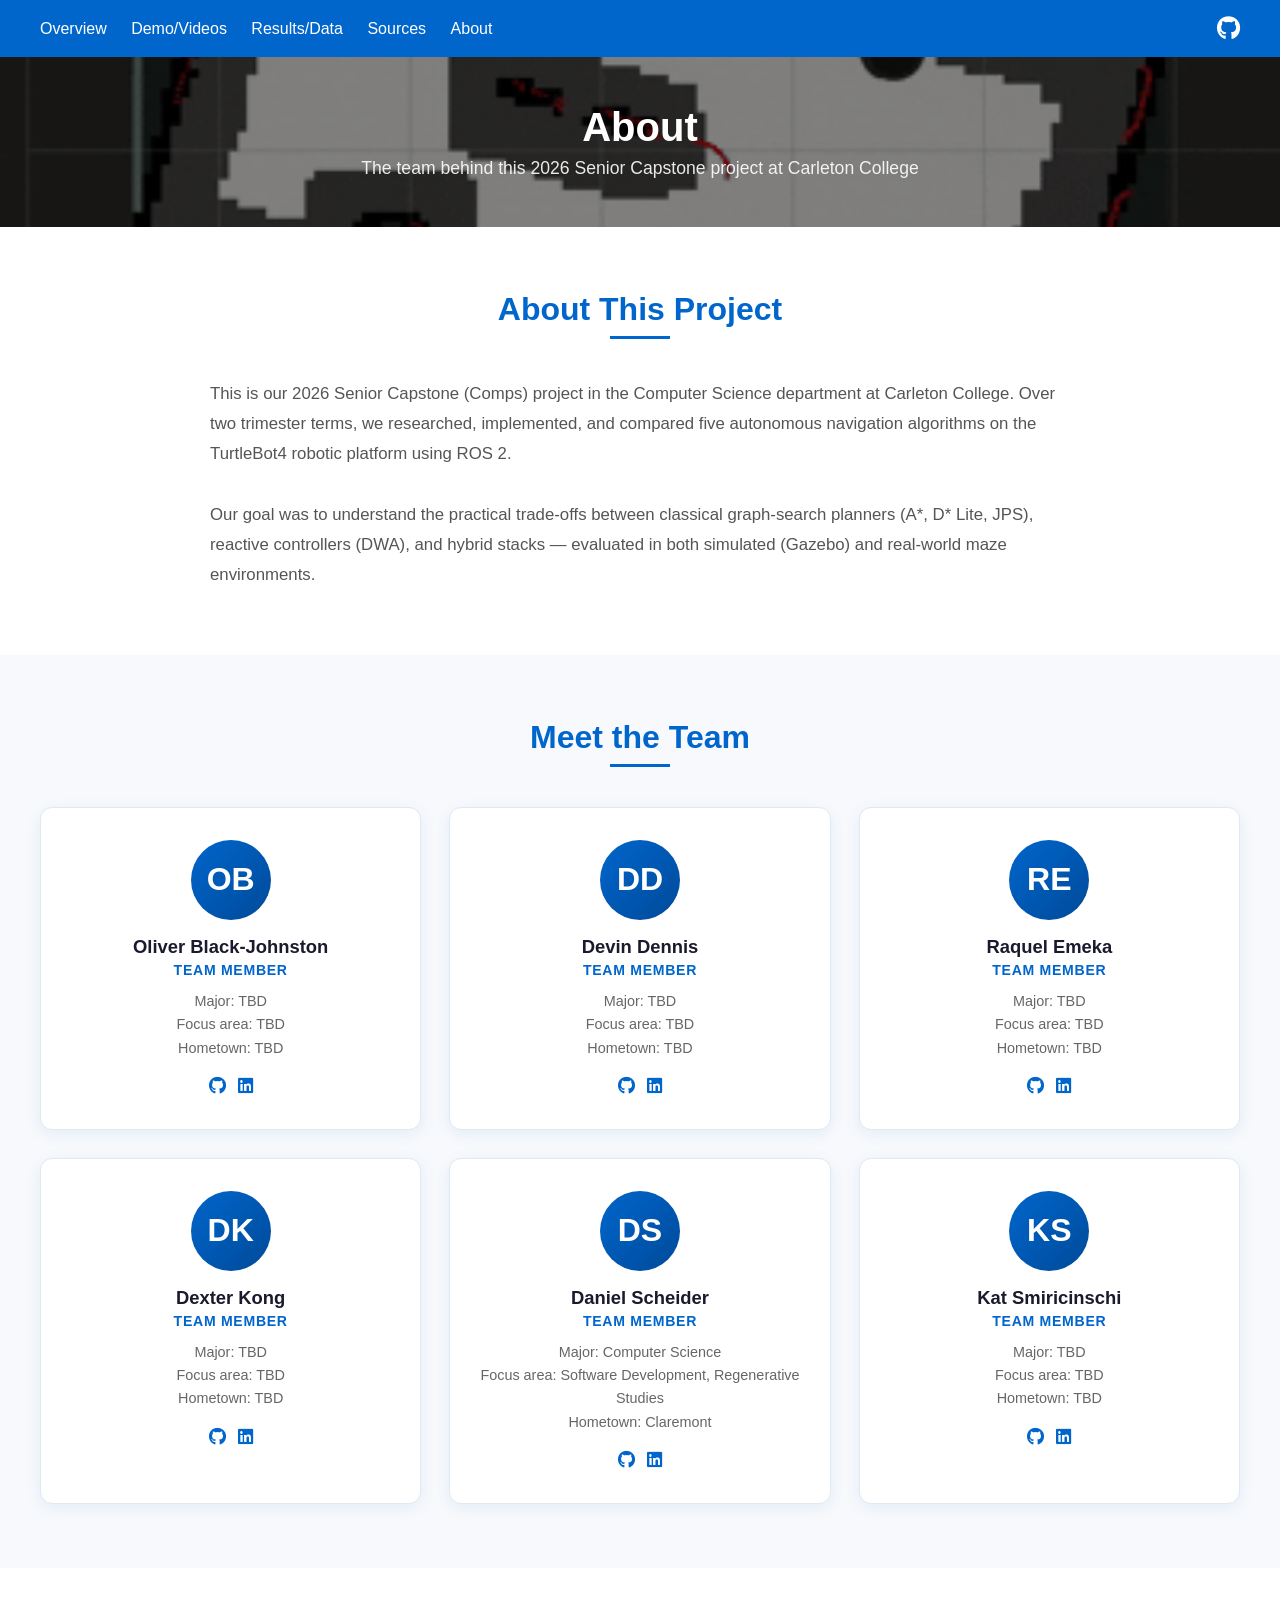
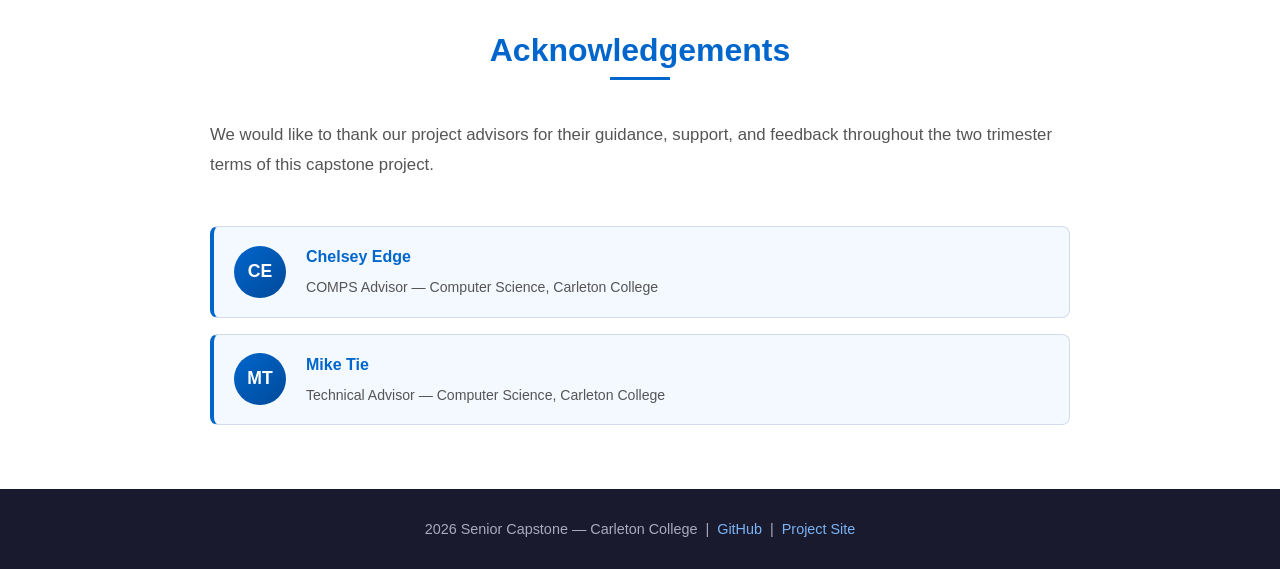
==== about.html @ 4a63e8be "added stuff from feedback" ====
<!DOCTYPE html>
<html lang="en">
<head>
    <meta charset="UTF-8">
    <meta name="viewport" content="width=device-width, initial-scale=1.0">
    <title>Obstacle Avoiding Path Planning — About</title>
    <link rel="stylesheet" href="style.css">
    <link rel="stylesheet" href="https://cdnjs.cloudflare.com/ajax/libs/font-awesome/6.0.0/css/all.min.css">
</head>
<body>

    <header>
        <nav class="navbar">
            <div class="nav-links">
                <a href="index.html">Overview</a>
                <a href="demos.html">Demo/Videos</a>
                <a href="results.html">Results/Data</a>
                <a href="sources.html">Sources</a>
                <a href="about.html">About</a>
            </div>
            <div class="nav-icon">
                <a href="https://github.com/Raccoonee/obstacle-avoidance-comps" target="_blank" title="GitHub Repository">
                    <i class="fab fa-github"></i>
                </a>
            </div>
        </nav>
    </header>

    <main>

        <div class="page-header">
            <h1>About</h1>
            <p>The team behind this 2026 Senior Capstone project at Carleton College</p>
        </div>

        <!-- PROJECT BLURB -->
        <section class="section">
            <h2 class="section-title">About This Project</h2>
            <hr class="section-divider">
            <div class="text-box">
                <p>
                    This is our 2026 Senior Capstone (Comps) project in the Computer Science department at
                    Carleton College. Over two trimester terms, we researched, implemented, and compared
                    five autonomous navigation algorithms on the TurtleBot4 robotic platform using ROS 2.
                </p>
                <br>
                <p>
                    Our goal was to understand the practical trade-offs between classical graph-search planners
                    (A*, D* Lite, JPS), reactive controllers (DWA), and hybrid stacks — evaluated in both
                    simulated (Gazebo) and real-world maze environments.
                </p>
            </div>
        </section>

        <!-- TEAM -->
        <section class="section-alt">
            <div class="section-inner">
                <h2 class="section-title">Meet the Team</h2>
                <hr class="section-divider">

                <div class="team-grid">

                    <!-- Oliver Black-Johnston -->
                    <div class="team-card">
                        <div class="team-avatar">OB</div>
                        <h3>Oliver Black-Johnston</h3>
                        <p class="team-role">Team Member</p>
                        <p class="team-bio">
                            Major: TBD<br>
                            Focus area: TBD<br>
                            Hometown: TBD
                        </p>
                        <div class="team-links">
                            <a href="#" title="GitHub" target="_blank"><i class="fab fa-github"></i></a>
                            <a href="#" title="LinkedIn" target="_blank"><i class="fab fa-linkedin"></i></a>
                        </div>
                    </div>

                    <!-- Devin Dennis -->
                    <div class="team-card">
                        <div class="team-avatar">DD</div>
                        <h3>Devin Dennis</h3>
                        <p class="team-role">Team Member</p>
                        <p class="team-bio">
                            Major: TBD<br>
                            Focus area: TBD<br>
                            Hometown: TBD
                        </p>
                        <div class="team-links">
                            <a href="#" title="GitHub" target="_blank"><i class="fab fa-github"></i></a>
                            <a href="#" title="LinkedIn" target="_blank"><i class="fab fa-linkedin"></i></a>
                        </div>
                    </div>

                    <!-- Raquel Emeka -->
                    <div class="team-card">
                        <div class="team-avatar">RE</div>
                        <h3>Raquel Emeka</h3>
                        <p class="team-role">Team Member</p>
                        <p class="team-bio">
                            Major: TBD<br>
                            Focus area: TBD<br>
                            Hometown: TBD
                        </p>
                        <div class="team-links">
                            <a href="#" title="GitHub" target="_blank"><i class="fab fa-github"></i></a>
                            <a href="#" title="LinkedIn" target="_blank"><i class="fab fa-linkedin"></i></a>
                        </div>
                    </div>

                    <!-- Dexter Kong -->
                    <div class="team-card">
                        <div class="team-avatar">DK</div>
                        <h3>Dexter Kong</h3>
                        <p class="team-role">Team Member</p>
                        <p class="team-bio">
                            Major: TBD<br>
                            Focus area: TBD<br>
                            Hometown: TBD
                        </p>
                        <div class="team-links">
                            <a href="#" title="GitHub" target="_blank"><i class="fab fa-github"></i></a>
                            <a href="#" title="LinkedIn" target="_blank"><i class="fab fa-linkedin"></i></a>
                        </div>
                    </div>

                    <!-- Daniel Scheider -->
                    <div class="team-card">
                        <div class="team-avatar">DS</div>
                        <h3>Daniel Scheider</h3>
                        <p class="team-role">Team Member</p>
                        <p class="team-bio">
                            Major: Computer Science<br>
                            Focus area: Software Development, Regenerative Studies<br>
                            Hometown: Claremont
                        </p>
                        <div class="team-links">
                            <a href="https://github.com/decsdan" title="GitHub" target="_blank"><i class="fab fa-github"></i></a>
                            <a href="https://www.linkedin.com/in/daniel-scheider-459a231a5/" title="LinkedIn" target="_blank"><i class="fab fa-linkedin"></i></a>
                        </div>
                    </div>

                    <!-- Kat Smiricinschi -->
                    <div class="team-card">
                        <div class="team-avatar">KS</div>
                        <h3>Kat Smiricinschi</h3>
                        <p class="team-role">Team Member</p>
                        <p class="team-bio">
                            Major: TBD<br>
                            Focus area: TBD<br>
                            Hometown: TBD
                        </p>
                        <div class="team-links">
                            <a href="#" title="GitHub" target="_blank"><i class="fab fa-github"></i></a>
                            <a href="#" title="LinkedIn" target="_blank"><i class="fab fa-linkedin"></i></a>
                        </div>
                    </div>

                </div>
            </div>
        </section>

        <!-- ACKNOWLEDGEMENTS -->
        <section class="section">
            <h2 class="section-title">Acknowledgements</h2>
            <hr class="section-divider">
            <div class="text-box">
                <p>
                    We would like to thank our project advisors for their guidance, support, and feedback
                    throughout the two trimester terms of this capstone project.
                </p>
                <br>
                <div class="acknowledgement-cards">

                    <div class="ack-card">
                        <div class="ack-avatar">CE</div>
                        <div class="ack-info">
                            <h4><a href="https://www.carleton.edu/directory/cedge/" target="_blank">Chelsey Edge</a></h4>
                            <p>COMPS Advisor &mdash; Computer Science, Carleton College</p>
                        </div>
                    </div>

                    <div class="ack-card">
                        <div class="ack-avatar">MT</div>
                        <div class="ack-info">
                            <h4><a href="https://www.carleton.edu/directory/mtie/" target="_blank">Mike Tie</a></h4>
                            <p>Technical Advisor &mdash; Computer Science, Carleton College</p>
                        </div>
                    </div>

                </div>
            </div>
        </section>

    </main>

    <footer>
        <p>
            2026 Senior Capstone &mdash; Carleton College &nbsp;|&nbsp;
            <a href="https://github.com/Raccoonee/obstacle-avoidance-comps" target="_blank">GitHub</a>
            &nbsp;|&nbsp;
            <a href="https://katsmiricinschi.github.io/obstacleavoidingpathplanning/" target="_blank">Project Site</a>
        </p>
    </footer>

</body>
</html>
---- style.css ----
/* General Reset */
* {
    margin: 0;
    padding: 0;
    box-sizing: border-box;
    font-family: 'Segoe UI', Tahoma, Geneva, Verdana, sans-serif;
}

/* Header & Navigation */
header {
    background-color: #0066cc;
    padding: 1rem 2rem;
    position: sticky;
    top: 0;
    z-index: 1000;
}

.navbar {
    display: flex;
    justify-content: space-between;
    align-items: center;
    max-width: 1200px;
    margin: 0 auto;
}

.nav-links a {
    color: white;
    text-decoration: none;
    margin-right: 20px;
    font-weight: 500;
    transition: opacity 0.3s;
}

.nav-links a:hover {
    opacity: 0.7;
}

.nav-icon i {
    color: white;
    font-size: 1.5rem;
    transition: transform 0.3s;
}

.nav-icon i:hover {
    transform: scale(1.1);
}

/* HERO SECTION */
.hero-section {
    height: 70vh;
    display: flex;
    align-items: center;
    justify-content: center;
    text-align: center;
    color: white;
    background: linear-gradient(rgba(0, 0, 0, 0.45), rgba(0, 0, 0, 0.45)),
                url('images/bg-hero.gif') no-repeat center center/cover;
    background-color: #1a3a5c;
}

.hero-content h1 {
    font-size: 3rem;
    font-weight: 700;
    line-height: 1.2;
    text-shadow: 2px 2px 10px rgba(0, 0, 0, 0.5);
    margin-bottom: 1rem;
}

.hero-content h3 {
    font-size: 1.3rem;
    font-weight: 400;
    opacity: 0.9;
    text-shadow: 1px 1px 6px rgba(0, 0, 0, 0.4);
}

/* PAGE HEADER (for inner pages) */
.page-header {
    background: linear-gradient(rgba(0, 0, 0, 0.5), rgba(0, 0, 0, 0.5)),
                url('images/bg-header.gif') no-repeat center center/cover;
    background-color: #004a99;
    color: white;
    padding: 3rem 2rem;
    text-align: center;
}

.page-header h1 {
    font-size: 2.5rem;
    font-weight: 700;
    margin-bottom: 0.5rem;
}

.page-header p {
    font-size: 1.1rem;
    opacity: 0.9;
}

/* SECTION WRAPPER */
.section {
    padding: 4rem 2rem;
    max-width: 1200px;
    margin: 0 auto;
}

.section-alt {
    background-color: #f7f9fc;
    padding: 4rem 2rem;
}

.section-alt .section-inner {
    max-width: 1200px;
    margin: 0 auto;
}

.section-title {
    font-size: 2rem;
    font-weight: 700;
    color: #0066cc;
    margin-bottom: 0.5rem;
    text-align: center;
}

.section-subtitle {
    text-align: center;
    color: #666;
    margin-bottom: 2.5rem;
    font-size: 1rem;
}

.section-divider {
    border: none;
    border-top: 3px solid #0066cc;
    width: 60px;
    margin: 0.5rem auto 2.5rem;
}

/* OVERVIEW TEXT BOX */
.text-box {
    color: #555;
    max-width: 860px;
    margin: 0 auto;
    line-height: 1.8;
    font-size: 1.05rem;
}

/* ALGORITHM SCROLL — plain text flow */
.algorithm-scroll {
    display: flex;
    flex-direction: column;
    gap: 0;
    margin-top: 2rem;
    max-width: 860px;
    margin-left: auto;
    margin-right: auto;
}

.algorithm-row {
    padding: 2.5rem 0;
    border-bottom: 1px solid #e4eaf2;
}

.algorithm-row:last-child {
    border-bottom: none;
}

.algo-row-label {
    display: flex;
    align-items: center;
    gap: 0.75rem;
    margin-bottom: 0.6rem;
}

.algo-row-label h3 {
    font-size: 1.25rem;
    color: #1a1a2e;
    font-weight: 700;
}

.algo-row-content {
    padding: 0;
}

.algo-row-content p {
    color: #555;
    line-height: 1.75;
    font-size: 0.97rem;
    margin-bottom: 1rem;
}

.algo-tag {
    display: inline-block;
    background: #0066cc;
    color: white;
    font-size: 0.72rem;
    font-weight: 600;
    text-transform: uppercase;
    letter-spacing: 0.08em;
    padding: 0.22rem 0.65rem;
    border-radius: 4px;
}

.algo-tag.dynamic {
    background: #e05c00;
}

.algo-tag.reactive {
    background: #007a44;
}

.algo-tag.hybrid {
    background: #6a0dad;
}

.algo-features {
    list-style: none;
    padding: 0;
}

.algo-features li {
    color: #555;
    font-size: 0.95rem;
    line-height: 1.7;
    padding-left: 1.2rem;
    position: relative;
}

.algo-features li::before {
    content: "›";
    color: #0066cc;
    font-weight: bold;
    position: absolute;
    left: 0;
}

/* PROS CONS INLINE (inside scroll rows) */
.pros-cons-inline {
    display: flex;
    flex-direction: column;
    gap: 0.75rem;
}

.pros-heading {
    display: block;
    color: #007a44;
    font-size: 0.85rem;
    text-transform: uppercase;
    letter-spacing: 0.06em;
    margin-bottom: 0.5rem;
}

.cons-heading {
    display: block;
    color: #cc2200;
    font-size: 0.85rem;
    text-transform: uppercase;
    letter-spacing: 0.06em;
    margin-bottom: 0.5rem;
}

/* VIDEO SECTION */
.video-grid {
    display: grid;
    grid-template-columns: repeat(auto-fit, minmax(340px, 1fr));
    gap: 2rem;
    margin-top: 2rem;
}

.video-card {
    background: white;
    border-radius: 10px;
    overflow: hidden;
    border: 1px solid #e0e8f0;
    box-shadow: 0 4px 16px rgba(0, 0, 0, 0.07);
}

.video-embed {
    width: 100%;
    aspect-ratio: 16 / 9;
    background: #dde6f0;
    display: flex;
    align-items: center;
    justify-content: center;
    color: #888;
    font-size: 0.9rem;
    text-align: center;
    border-radius: 6px;
}

.video-embed iframe {
    width: 100%;
    height: 100%;
    border: none;
    border-radius: 6px;
}

/* Constrain video embed inside a scroll row */
.algo-row-content .video-embed {
    max-width: 560px;
}

.video-info {
    padding: 1rem 1.25rem;
}

.video-info h4 {
    color: #1a1a2e;
    font-size: 1rem;
    margin-bottom: 0.3rem;
}

.video-info p {
    color: #666;
    font-size: 0.88rem;
    line-height: 1.5;
}

/* RESULTS TABLE */
.results-table-wrapper {
    overflow-x: auto;
    border-radius: 8px;
    border: 1px solid #d0dce8;
    box-shadow: 0 4px 16px rgba(0, 0, 0, 0.06);
}

.results-table {
    width: 100%;
    border-collapse: collapse;
    background: white;
    font-size: 0.95rem;
}

.results-table thead {
    background: #0066cc;
    color: white;
}

.results-table thead th {
    padding: 0.9rem 1.2rem;
    text-align: left;
    font-weight: 600;
    font-size: 0.9rem;
    letter-spacing: 0.03em;
}

.results-table tbody tr {
    border-bottom: 1px solid #e8eef5;
    transition: background 0.15s;
}

.results-table tbody tr:hover {
    background: #f0f6ff;
}

.results-table tbody td {
    padding: 0.85rem 1.2rem;
    color: #333;
}

.results-table tbody tr:last-child {
    border-bottom: none;
}

.results-table .algo-label {
    font-weight: 600;
    color: #0066cc;
}

.results-table .fail {
    color: #cc2200;
    font-weight: 600;
}

.results-table .fail-partial {
    color: #b87000;
    font-weight: 600;
}

.results-table .group-header td {
    background: #e8f0fb;
    color: #0066cc;
    font-weight: 700;
    font-size: 0.85rem;
    text-transform: uppercase;
    letter-spacing: 0.06em;
    padding: 0.5rem 1.2rem;
}

/* PROS CONS */
.pros-cons-grid {
    display: grid;
    grid-template-columns: repeat(auto-fit, minmax(300px, 1fr));
    gap: 1.5rem;
    margin-top: 2rem;
}

.pros-cons-card {
    background: white;
    border-radius: 10px;
    padding: 1.5rem;
    border: 1px solid #e0e8f0;
    box-shadow: 0 4px 12px rgba(0, 0, 0, 0.06);
}

.pros-cons-card h4 {
    font-size: 1.05rem;
    color: #1a1a2e;
    margin-bottom: 1rem;
    padding-bottom: 0.5rem;
    border-bottom: 2px solid #e0e8f0;
}

.pros-list,
.cons-list {
    list-style: none;
    padding: 0;
    margin-bottom: 0.75rem;
}

.pros-list li,
.cons-list li {
    font-size: 0.9rem;
    color: #444;
    padding: 0.3rem 0;
    padding-left: 1.4rem;
    position: relative;
    line-height: 1.5;
}

.pros-list li::before {
    content: "✓";
    color: #007a44;
    font-weight: bold;
    position: absolute;
    left: 0;
}

.cons-list li::before {
    content: "✗";
    color: #cc2200;
    font-weight: bold;
    position: absolute;
    left: 0;
}

/* SOURCES */
.sources-section {
    max-width: 900px;
    margin: 0 auto;
}

.source-group {
    margin-bottom: 2.5rem;
}

.source-group h3 {
    font-size: 1.2rem;
    color: #0066cc;
    margin-bottom: 1rem;
    display: flex;
    align-items: center;
    gap: 0.5rem;
}

.source-group h3 i {
    font-size: 1rem;
}

.source-list {
    list-style: none;
    padding: 0;
}

.source-list li {
    background: white;
    border: 1px solid #e0e8f0;
    border-radius: 8px;
    padding: 1rem 1.25rem;
    margin-bottom: 0.75rem;
    box-shadow: 0 2px 8px rgba(0, 0, 0, 0.04);
    transition: border-color 0.2s;
}

.source-list li:hover {
    border-color: #0066cc;
}

.source-list a {
    color: #0066cc;
    text-decoration: none;
    font-weight: 500;
    font-size: 0.98rem;
}

.source-list a:hover {
    text-decoration: underline;
}

.source-list .source-desc {
    display: block;
    color: #666;
    font-size: 0.88rem;
    margin-top: 0.25rem;
    line-height: 1.5;
}

.lit-review-box {
    background: white;
    border: 1px solid #e0e8f0;
    border-left: 4px solid #0066cc;
    border-radius: 8px;
    padding: 1.5rem 1.75rem;
    margin-bottom: 1.5rem;
    box-shadow: 0 2px 10px rgba(0, 0, 0, 0.05);
}

.lit-review-box h4 {
    color: #1a1a2e;
    font-size: 1.05rem;
    margin-bottom: 0.5rem;
}

.lit-review-box p {
    color: #555;
    font-size: 0.93rem;
    line-height: 1.7;
}

.lit-review-box .authors {
    color: #0066cc;
    font-size: 0.88rem;
    margin-top: 0.5rem;
    font-style: italic;
}

/* PDF VIEWER */
.pdf-viewer-wrapper {
    margin-top: 1.25rem;
    border: 1px solid #d0dcea;
    border-radius: 8px;
    overflow: hidden;
    box-shadow: 0 4px 16px rgba(0, 0, 0, 0.08);
}

.pdf-viewer-header {
    display: flex;
    align-items: center;
    gap: 0.5rem;
    background: #0066cc;
    color: white;
    padding: 0.6rem 1rem;
    font-size: 0.92rem;
    font-weight: 500;
}

.pdf-viewer-header i.fa-file-pdf {
    font-size: 1rem;
}

.pdf-download-link {
    margin-left: auto;
    color: white;
    text-decoration: none;
    font-size: 0.85rem;
    background: rgba(255, 255, 255, 0.2);
    padding: 0.25rem 0.65rem;
    border-radius: 4px;
    transition: background 0.2s;
}

.pdf-download-link:hover {
    background: rgba(255, 255, 255, 0.35);
}

.pdf-viewer {
    display: block;
    width: 100%;
    height: 780px;
    border: none;
    background: #f5f5f5;
}

/* ABOUT / TEAM MEMBERS */
.team-grid {
    display: grid;
    grid-template-columns: repeat(auto-fit, minmax(280px, 1fr));
    gap: 1.75rem;
    margin-top: 2rem;
}

.team-card {
    background: white;
    border-radius: 12px;
    padding: 2rem 1.5rem;
    text-align: center;
    border: 1px solid #e0e8f0;
    box-shadow: 0 4px 16px rgba(0, 102, 204, 0.08);
    transition: transform 0.2s, box-shadow 0.2s;
}

.team-card:hover {
    transform: translateY(-4px);
    box-shadow: 0 8px 28px rgba(0, 102, 204, 0.14);
}

.team-avatar {
    width: 80px;
    height: 80px;
    background: linear-gradient(135deg, #0066cc, #004a99);
    border-radius: 50%;
    display: flex;
    align-items: center;
    justify-content: center;
    margin: 0 auto 1rem;
    font-size: 2rem;
    color: white;
    font-weight: 700;
}

.team-card h3 {
    font-size: 1.15rem;
    color: #1a1a2e;
    margin-bottom: 0.3rem;
}

.team-card .team-role {
    color: #0066cc;
    font-size: 0.88rem;
    font-weight: 600;
    text-transform: uppercase;
    letter-spacing: 0.05em;
    margin-bottom: 0.75rem;
}

.team-card .team-bio {
    color: #666;
    font-size: 0.9rem;
    line-height: 1.6;
    margin-bottom: 1rem;
}

.team-links {
    display: flex;
    justify-content: center;
    gap: 0.75rem;
}

.team-links a {
    color: #0066cc;
    font-size: 1.1rem;
    transition: color 0.2s, transform 0.2s;
}

.team-links a:hover {
    color: #004a99;
    transform: scale(1.15);
}

/* ACKNOWLEDGEMENTS */
.acknowledgement-cards {
    display: flex;
    flex-direction: column;
    gap: 1rem;
    margin-top: 1rem;
}

.ack-card {
    display: flex;
    align-items: center;
    gap: 1.25rem;
    background: #f4f8ff;
    border: 1px solid #d0dcea;
    border-left: 4px solid #0066cc;
    border-radius: 8px;
    padding: 1rem 1.25rem;
}

.ack-avatar {
    width: 52px;
    height: 52px;
    min-width: 52px;
    background: linear-gradient(135deg, #0066cc, #004a99);
    border-radius: 50%;
    display: flex;
    align-items: center;
    justify-content: center;
    font-size: 1.1rem;
    font-weight: 700;
    color: white;
}

.ack-info h4 {
    color: #1a1a2e;
    font-size: 1rem;
    margin-bottom: 0.2rem;
}

.ack-info h4 a {
    color: #0066cc;
    text-decoration: none;
}

.ack-info h4 a:hover {
    text-decoration: underline;
}

.ack-info p {
    color: #555;
    font-size: 0.88rem;
}

/* FOOTER */
footer {
    background: #1a1a2e;
    color: #aab;
    text-align: center;
    padding: 2rem;
    font-size: 0.9rem;
    margin-top: 0;
}

footer a {
    color: #7ab3f5;
    text-decoration: none;
}

footer a:hover {
    text-decoration: underline;
}

/* UTILITY */
.text-center { text-align: center; }
.mt-1 { margin-top: 1rem; }
.mt-2 { margin-top: 2rem; }
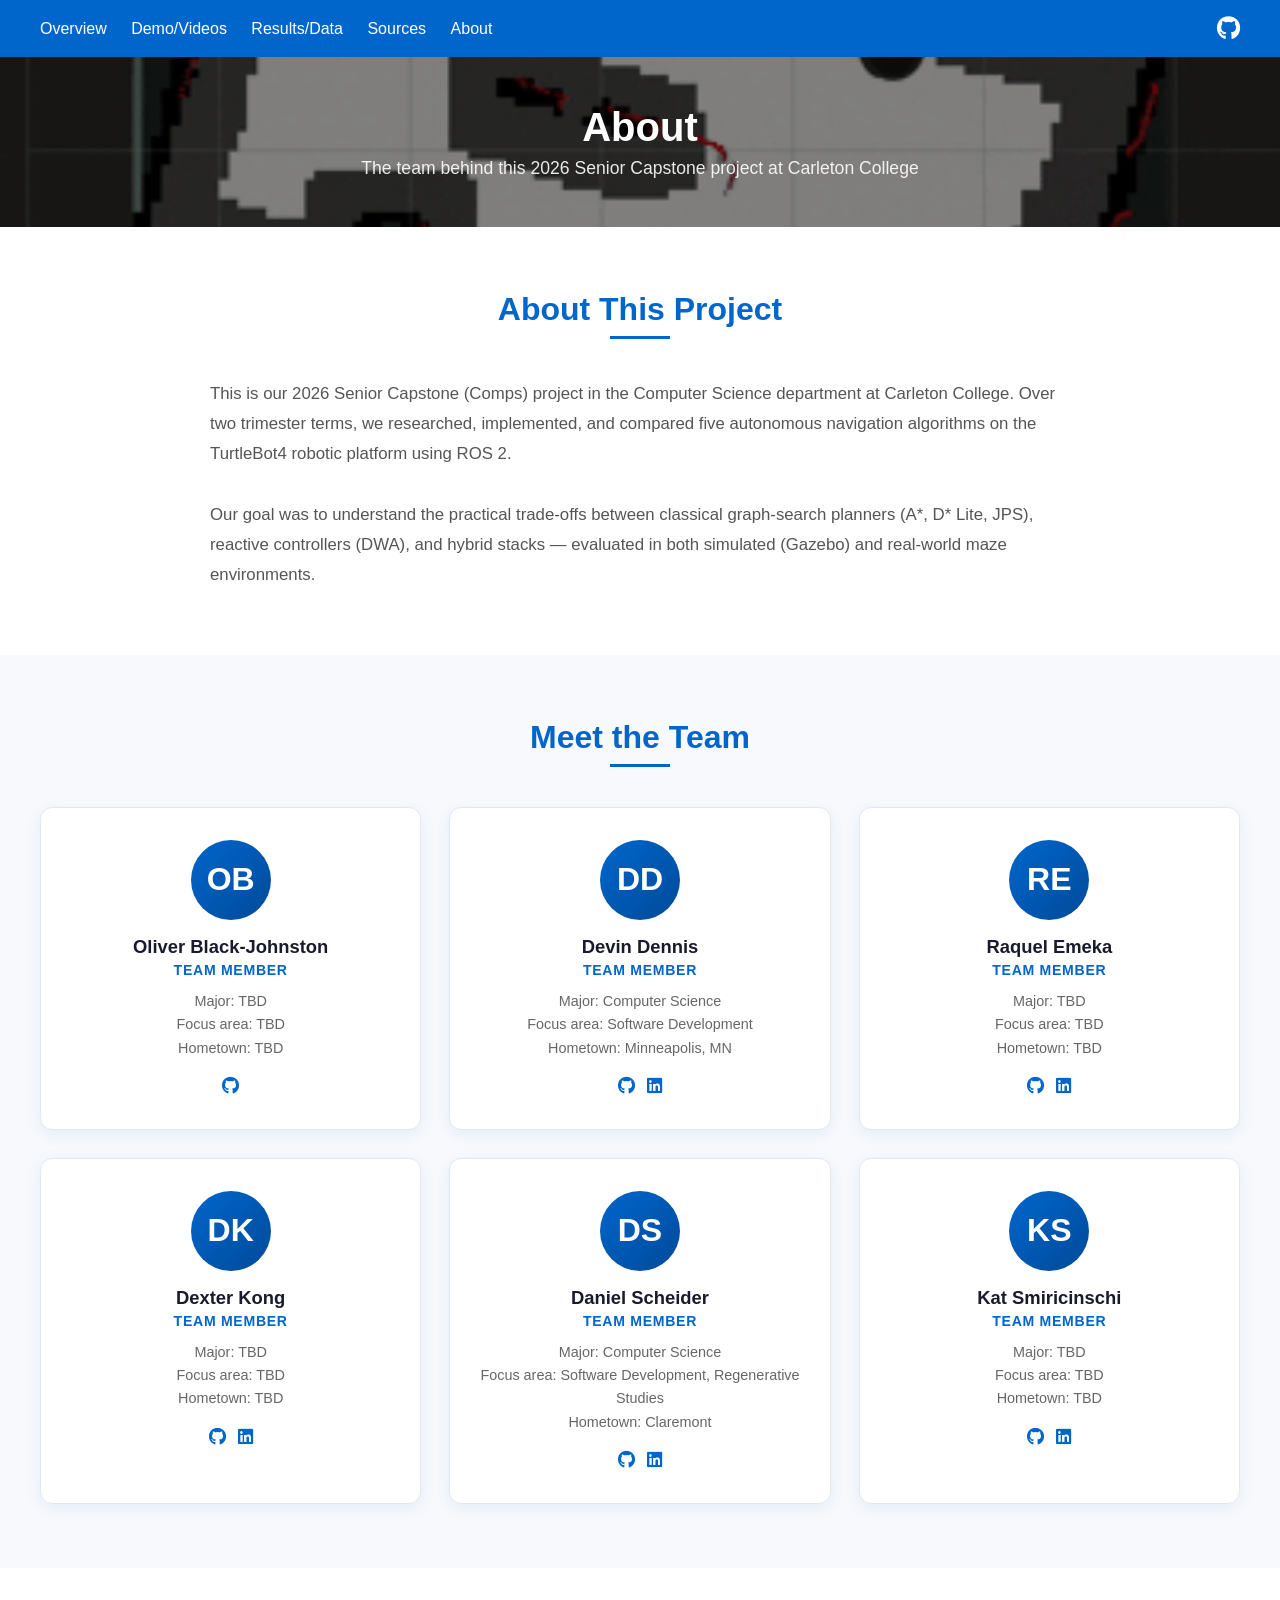
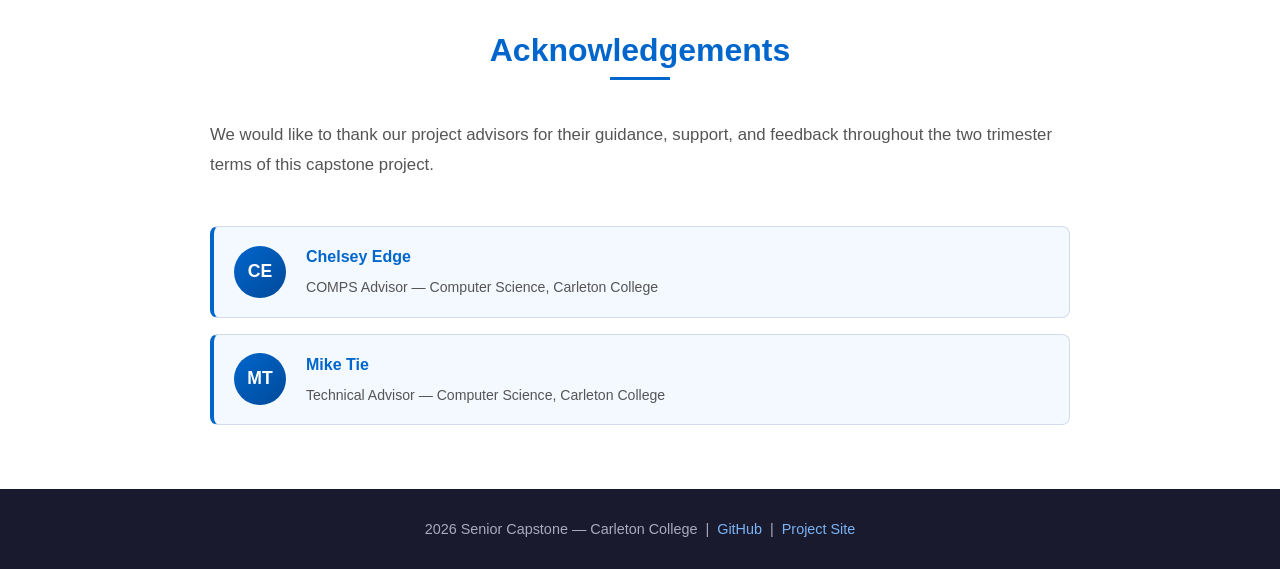
==== commit e0f9a127: "update about" ====
--- a/about.html
+++ b/about.html
@@ -72,7 +72,6 @@
                         </p>
                         <div class="team-links">
                             <a href="#" title="GitHub" target="_blank"><i class="fab fa-github"></i></a>
-                            <a href="#" title="LinkedIn" target="_blank"><i class="fab fa-linkedin"></i></a>
                         </div>
                     </div>
 
@@ -82,13 +81,13 @@
                         <h3>Devin Dennis</h3>
                         <p class="team-role">Team Member</p>
                         <p class="team-bio">
-                            Major: TBD<br>
-                            Focus area: TBD<br>
-                            Hometown: TBD
-                        </p>
-                        <div class="team-links">
-                            <a href="#" title="GitHub" target="_blank"><i class="fab fa-github"></i></a>
-                            <a href="#" title="LinkedIn" target="_blank"><i class="fab fa-linkedin"></i></a>
+                            Major: Computer Science<br>
+                            Focus area: Software Development<br>
+                            Hometown: Minneapolis, MN
+                        </p>
+                        <div class="team-links">
+                            <a href="https://github.com/Raccoonee" title="GitHub" target="_blank"><i class="fab fa-github"></i></a>
+                            <a href="https://www.linkedin.com/in/devin-dennis-0105341b3/" title="LinkedIn" target="_blank"><i class="fab fa-linkedin"></i></a>
                         </div>
                     </div>
 
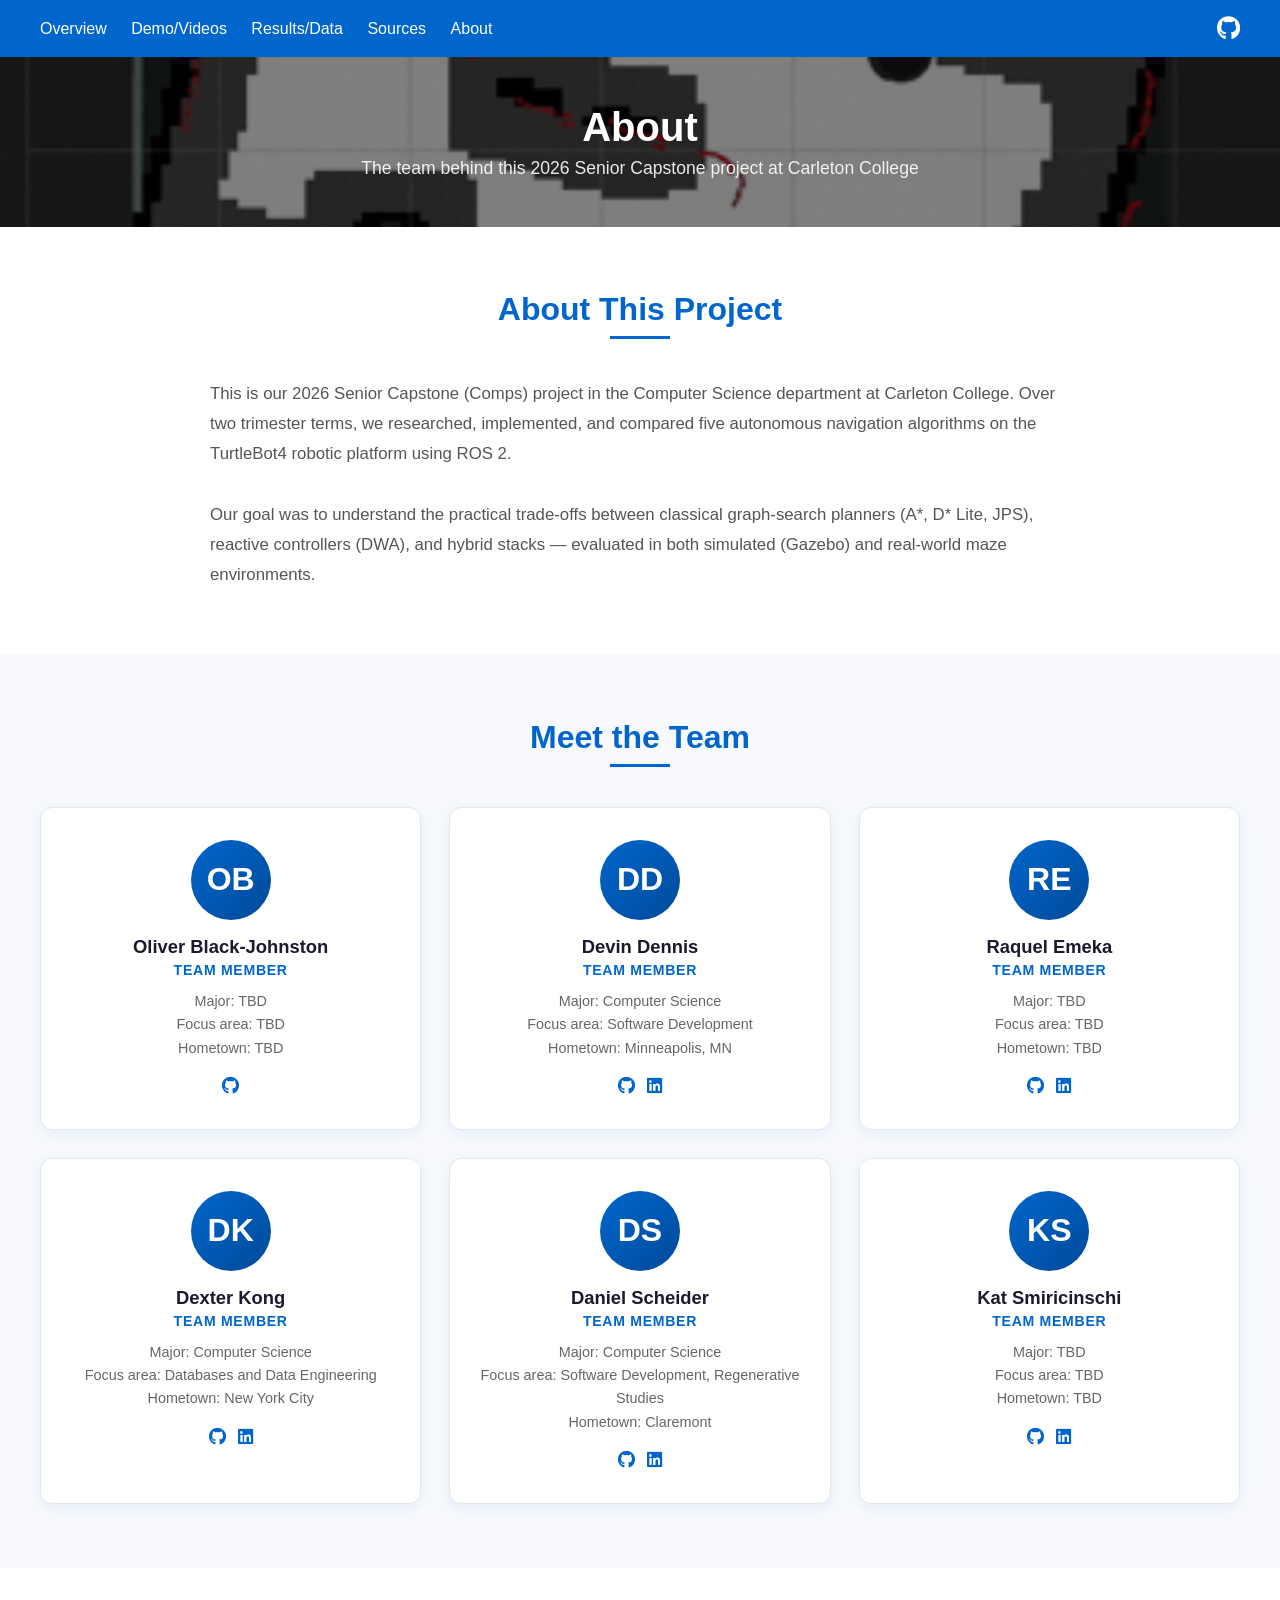
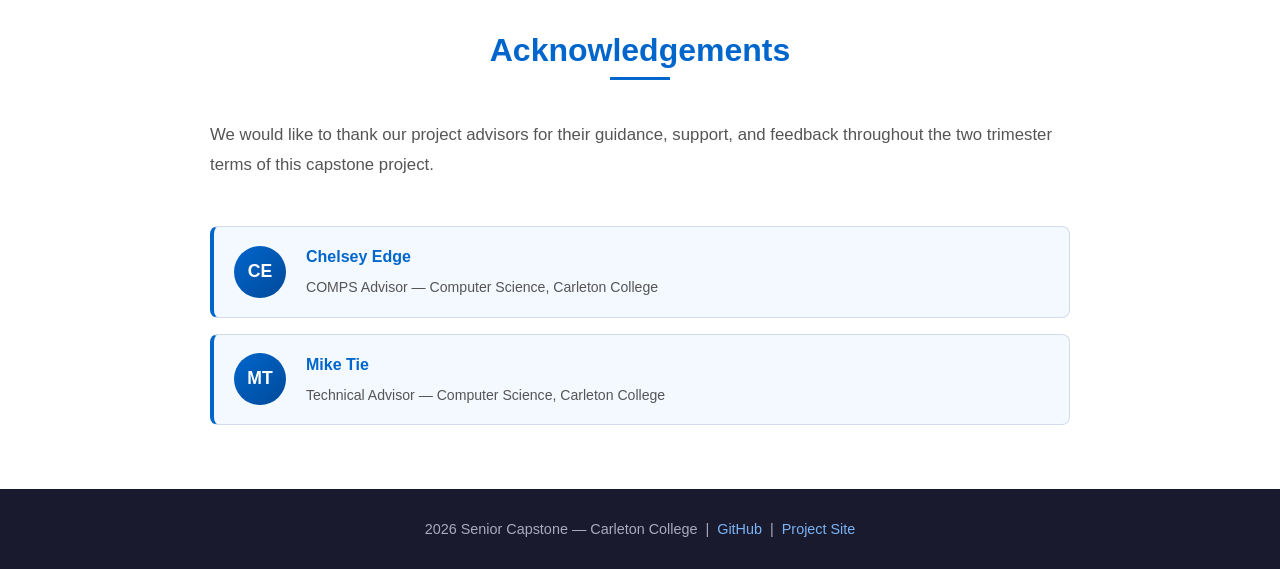
==== commit 604510ab: "added about section for Dexter" ====
--- a/about.html
+++ b/about.html
@@ -113,13 +113,13 @@
                         <h3>Dexter Kong</h3>
                         <p class="team-role">Team Member</p>
                         <p class="team-bio">
-                            Major: TBD<br>
-                            Focus area: TBD<br>
-                            Hometown: TBD
-                        </p>
-                        <div class="team-links">
-                            <a href="#" title="GitHub" target="_blank"><i class="fab fa-github"></i></a>
-                            <a href="#" title="LinkedIn" target="_blank"><i class="fab fa-linkedin"></i></a>
+                            Major: Computer Science<br>
+                            Focus area: Databases and Data Engineering<br>
+                            Hometown: New York City
+                        </p>
+                        <div class="team-links">
+                            <a href="https://github.com/dk9643" title="GitHub" target="_blank"><i class="fab fa-github"></i></a>
+                            <a href="https://www.linkedin.com/in/dexter-kong-920b162aa/" title="LinkedIn" target="_blank"><i class="fab fa-linkedin"></i></a>
                         </div>
                     </div>
 
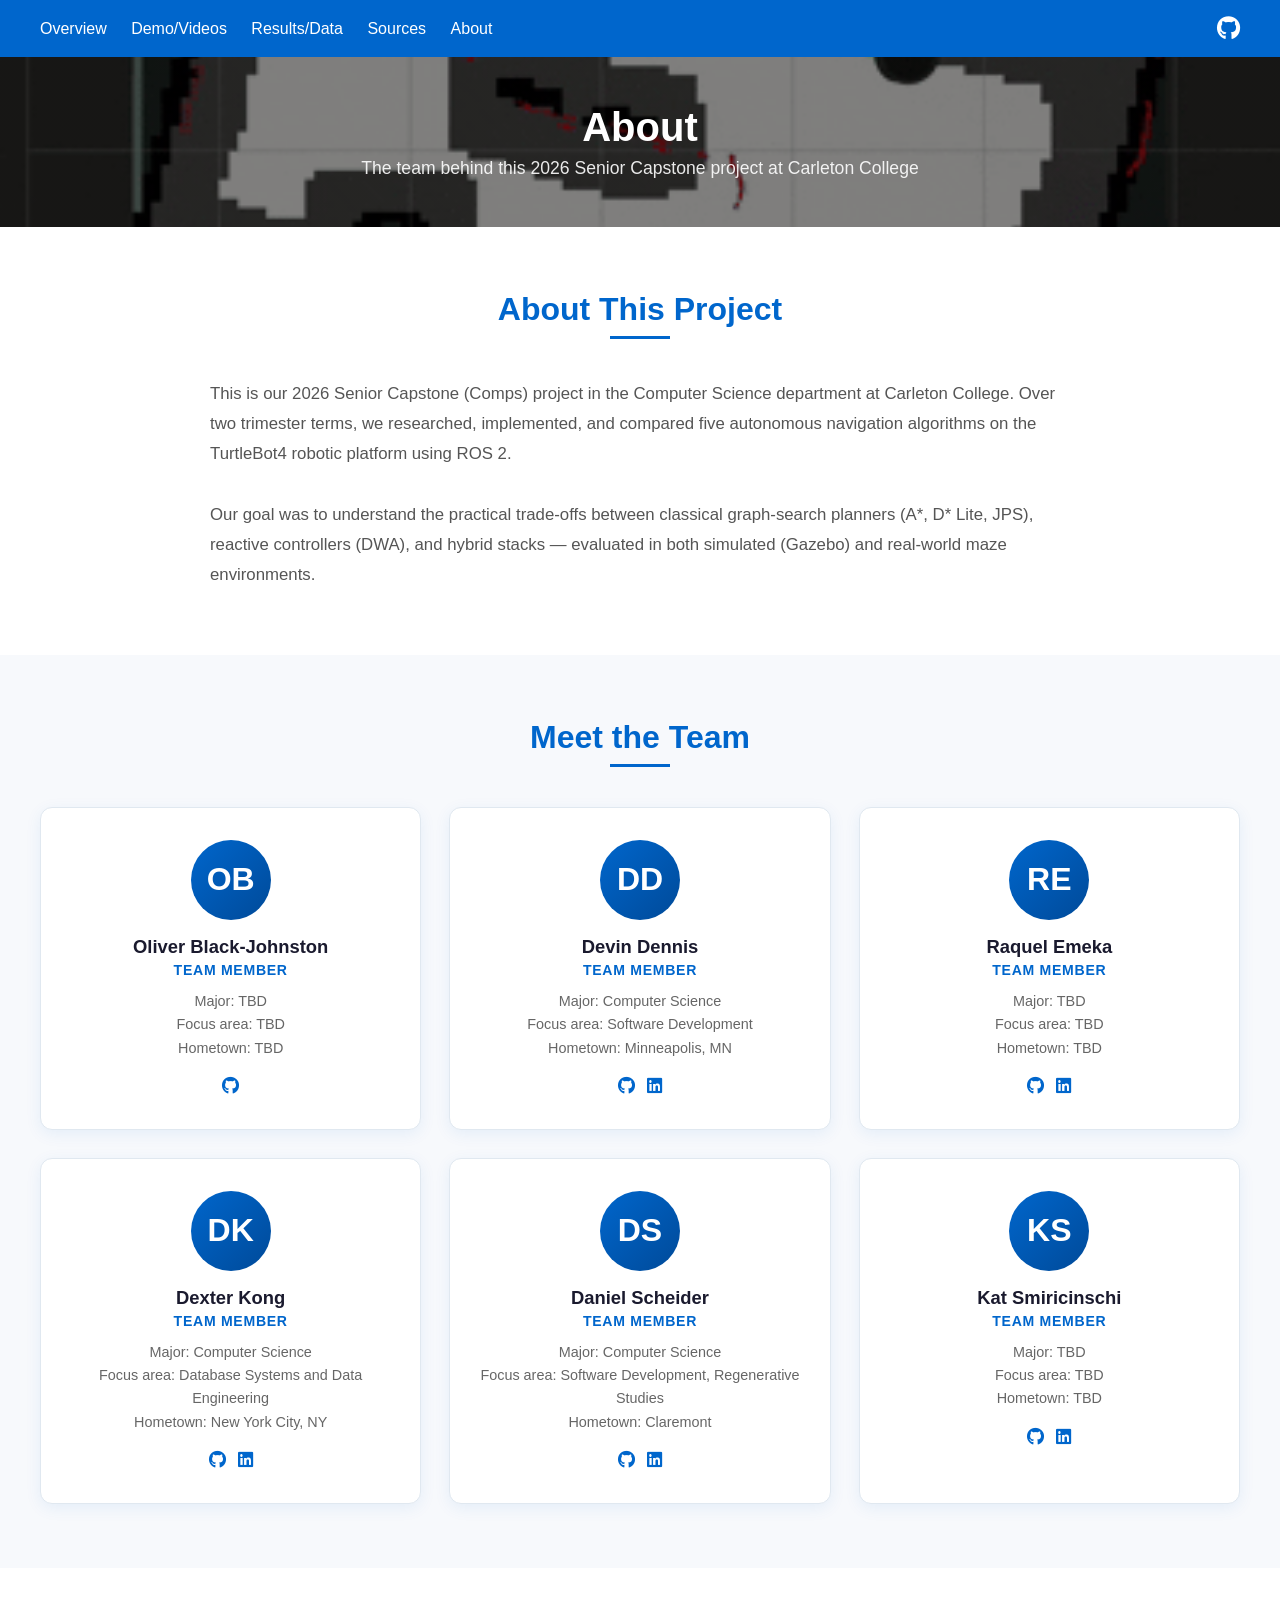
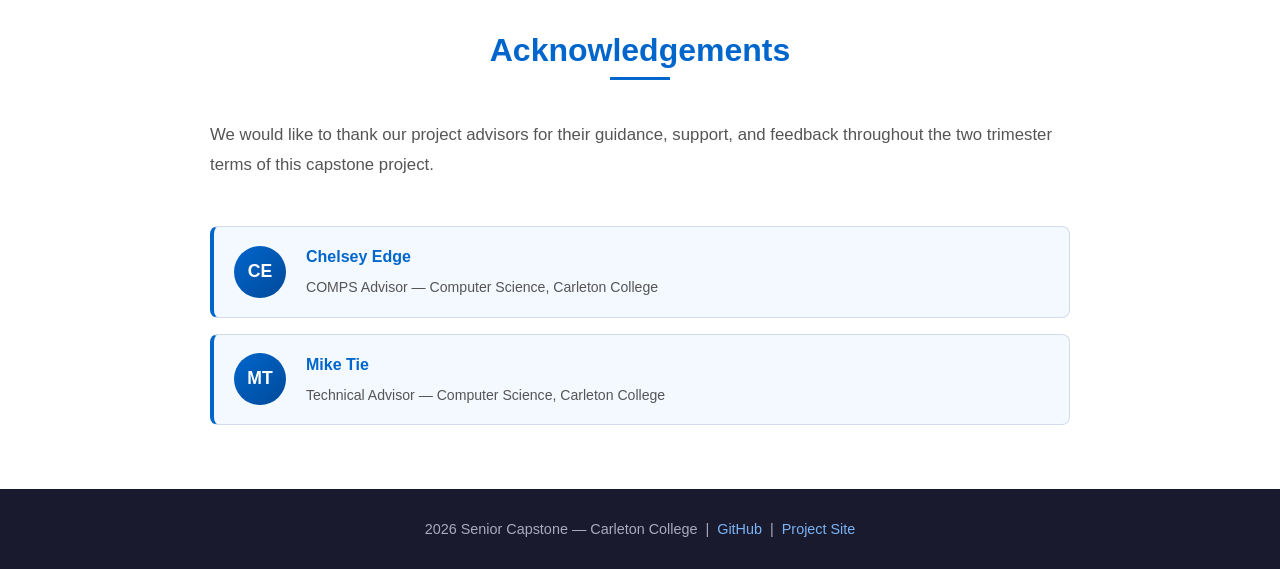
==== commit 5646c304: "corrections" ====
--- a/about.html
+++ b/about.html
@@ -114,8 +114,8 @@
                         <p class="team-role">Team Member</p>
                         <p class="team-bio">
                             Major: Computer Science<br>
-                            Focus area: Databases and Data Engineering<br>
-                            Hometown: New York City
+                            Focus area: Database Systems and Data Engineering<br>
+                            Hometown: New York City, NY
                         </p>
                         <div class="team-links">
                             <a href="https://github.com/dk9643" title="GitHub" target="_blank"><i class="fab fa-github"></i></a>
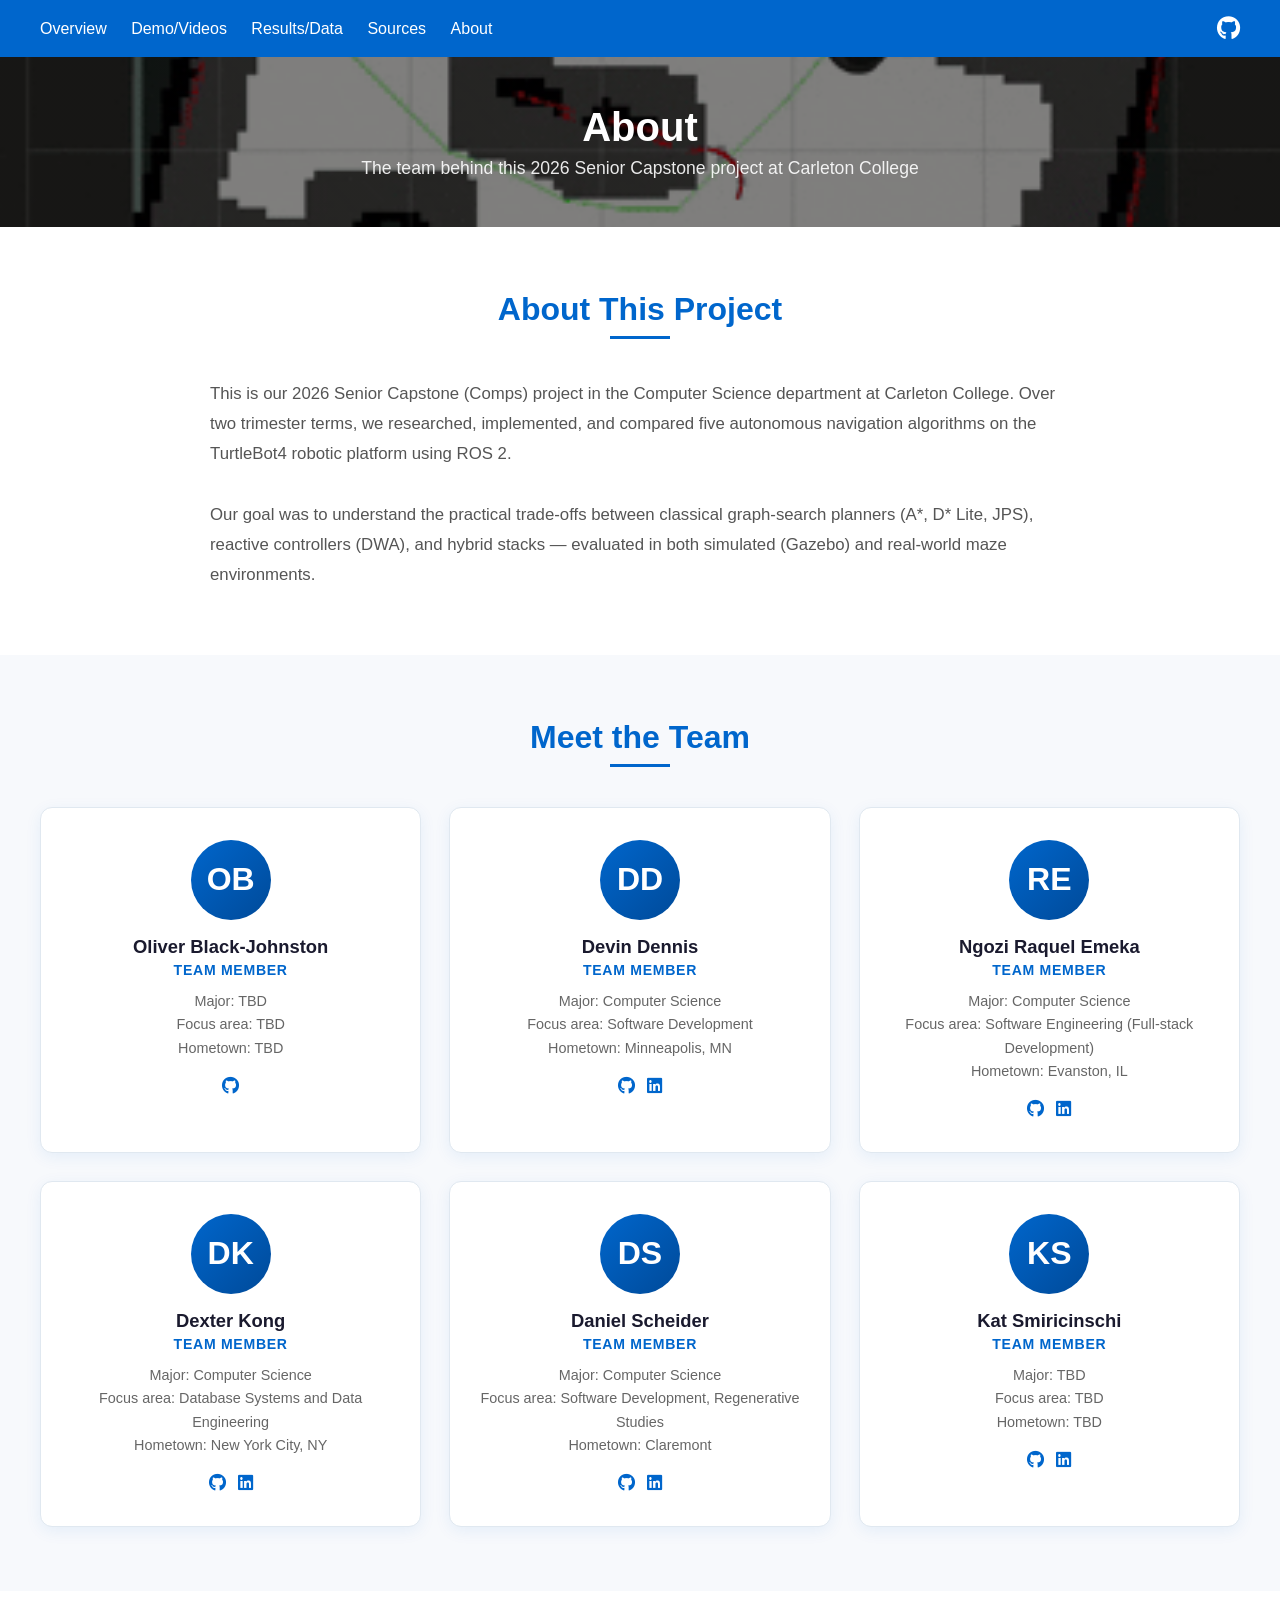
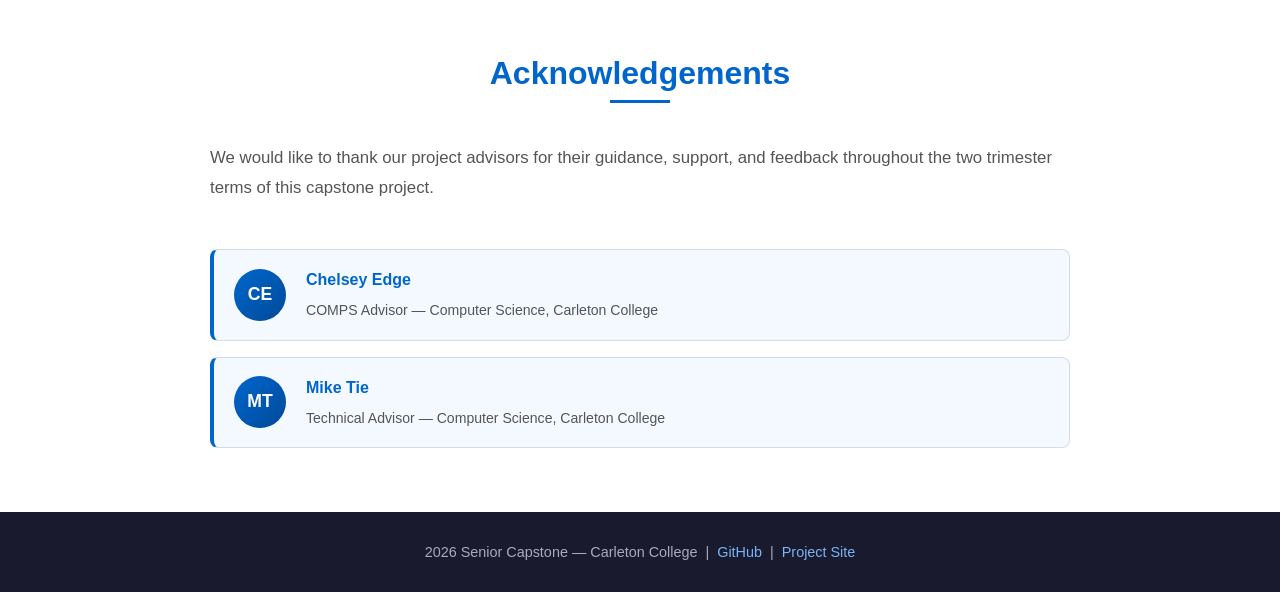
==== commit 5acce41d: "Updated" ====
--- a/about.html
+++ b/about.html
@@ -94,16 +94,16 @@
                     <!-- Raquel Emeka -->
                     <div class="team-card">
                         <div class="team-avatar">RE</div>
-                        <h3>Raquel Emeka</h3>
-                        <p class="team-role">Team Member</p>
-                        <p class="team-bio">
-                            Major: TBD<br>
-                            Focus area: TBD<br>
-                            Hometown: TBD
-                        </p>
-                        <div class="team-links">
-                            <a href="#" title="GitHub" target="_blank"><i class="fab fa-github"></i></a>
-                            <a href="#" title="LinkedIn" target="_blank"><i class="fab fa-linkedin"></i></a>
+                        <h3>Ngozi Raquel Emeka</h3>
+                        <p class="team-role">Team Member</p>
+                        <p class="team-bio">
+                            Major: Computer Science<br>
+                            Focus area: Software Engineering (Full-stack Development)<br>
+                            Hometown: Evanston, IL
+                        </p>
+                        <div class="team-links">
+                            <a href="https://github.com/Raquelemeka" title="GitHub" target="_blank"><i class="fab fa-github"></i></a>
+                            <a href="https://www.linkedin.com/in/raquel-emeka/" title="LinkedIn" target="_blank"><i class="fab fa-linkedin"></i></a>
                         </div>
                     </div>
 
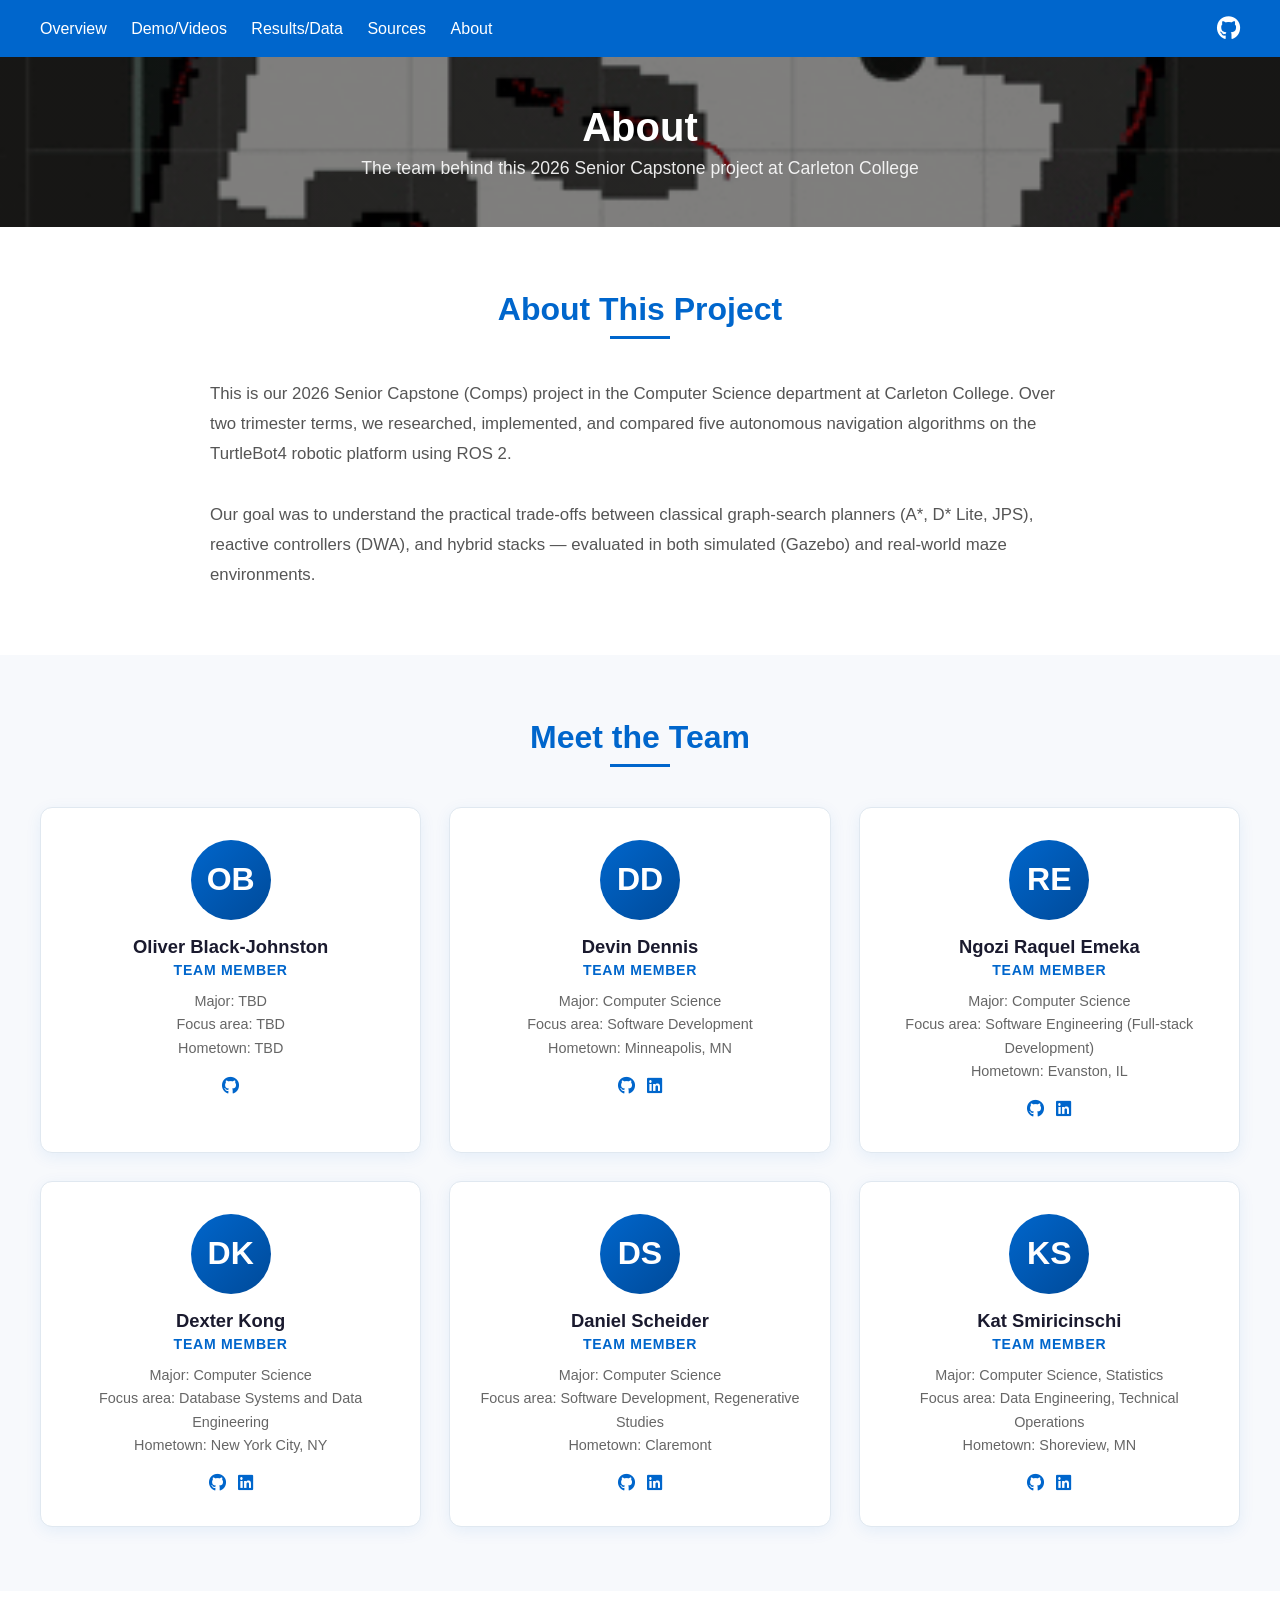
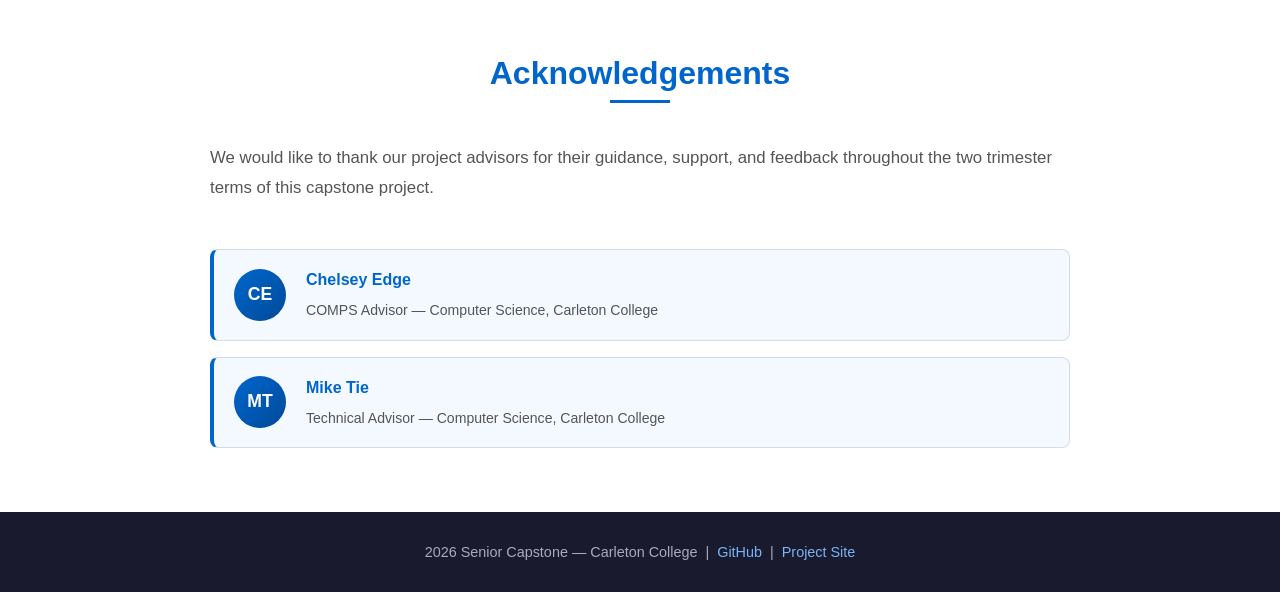
==== commit c32d87fe: "Updated About me for Kat" ====
--- a/about.html
+++ b/about.html
@@ -145,13 +145,13 @@
                         <h3>Kat Smiricinschi</h3>
                         <p class="team-role">Team Member</p>
                         <p class="team-bio">
-                            Major: TBD<br>
-                            Focus area: TBD<br>
-                            Hometown: TBD
-                        </p>
-                        <div class="team-links">
-                            <a href="#" title="GitHub" target="_blank"><i class="fab fa-github"></i></a>
-                            <a href="#" title="LinkedIn" target="_blank"><i class="fab fa-linkedin"></i></a>
+                            Major: Computer Science, Statistics<br>
+                            Focus area: Data Engineering, Technical Operations<br>
+                            Hometown: Shoreview, MN
+                        </p>
+                        <div class="team-links">
+                            <a href="https://github.com/katsmiricinschi" title="GitHub" target="_blank"><i class="fab fa-github"></i></a>
+                            <a href="https://www.linkedin.com/in/katerina-smiricinschi-451026390/" title="LinkedIn" target="_blank"><i class="fab fa-linkedin"></i></a>
                         </div>
                     </div>
 
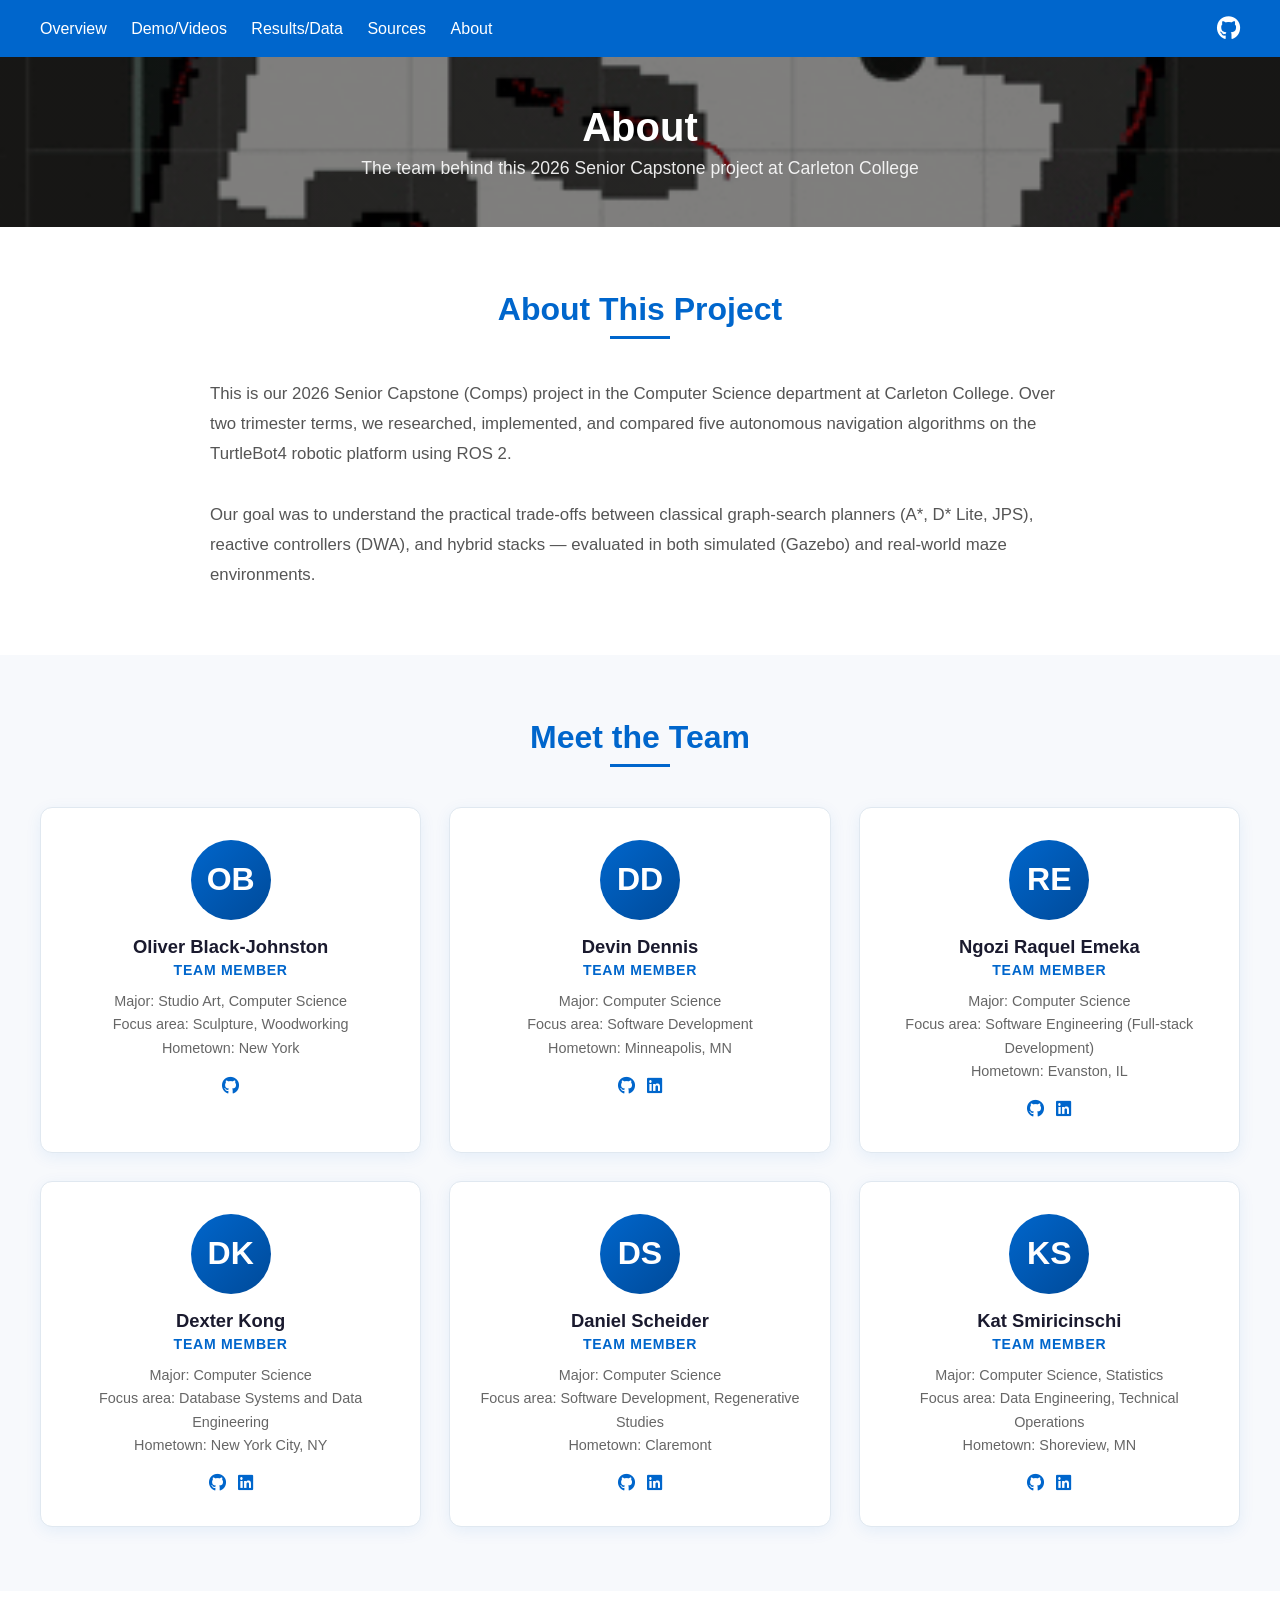
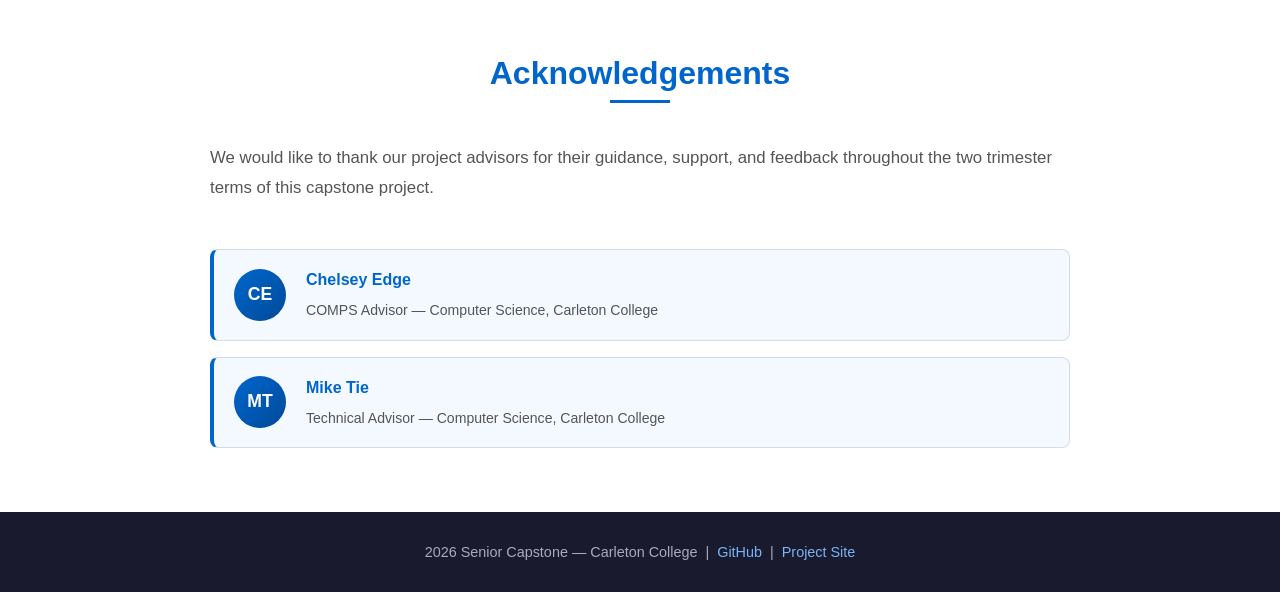
==== commit 4eeebd29: "Update about.html" ====
--- a/about.html
+++ b/about.html
@@ -66,9 +66,9 @@
                         <h3>Oliver Black-Johnston</h3>
                         <p class="team-role">Team Member</p>
                         <p class="team-bio">
-                            Major: TBD<br>
-                            Focus area: TBD<br>
-                            Hometown: TBD
+                            Major: Studio Art, Computer Science<br>
+                            Focus area: Sculpture, Woodworking<br>
+                            Hometown: New York
                         </p>
                         <div class="team-links">
                             <a href="#" title="GitHub" target="_blank"><i class="fab fa-github"></i></a>
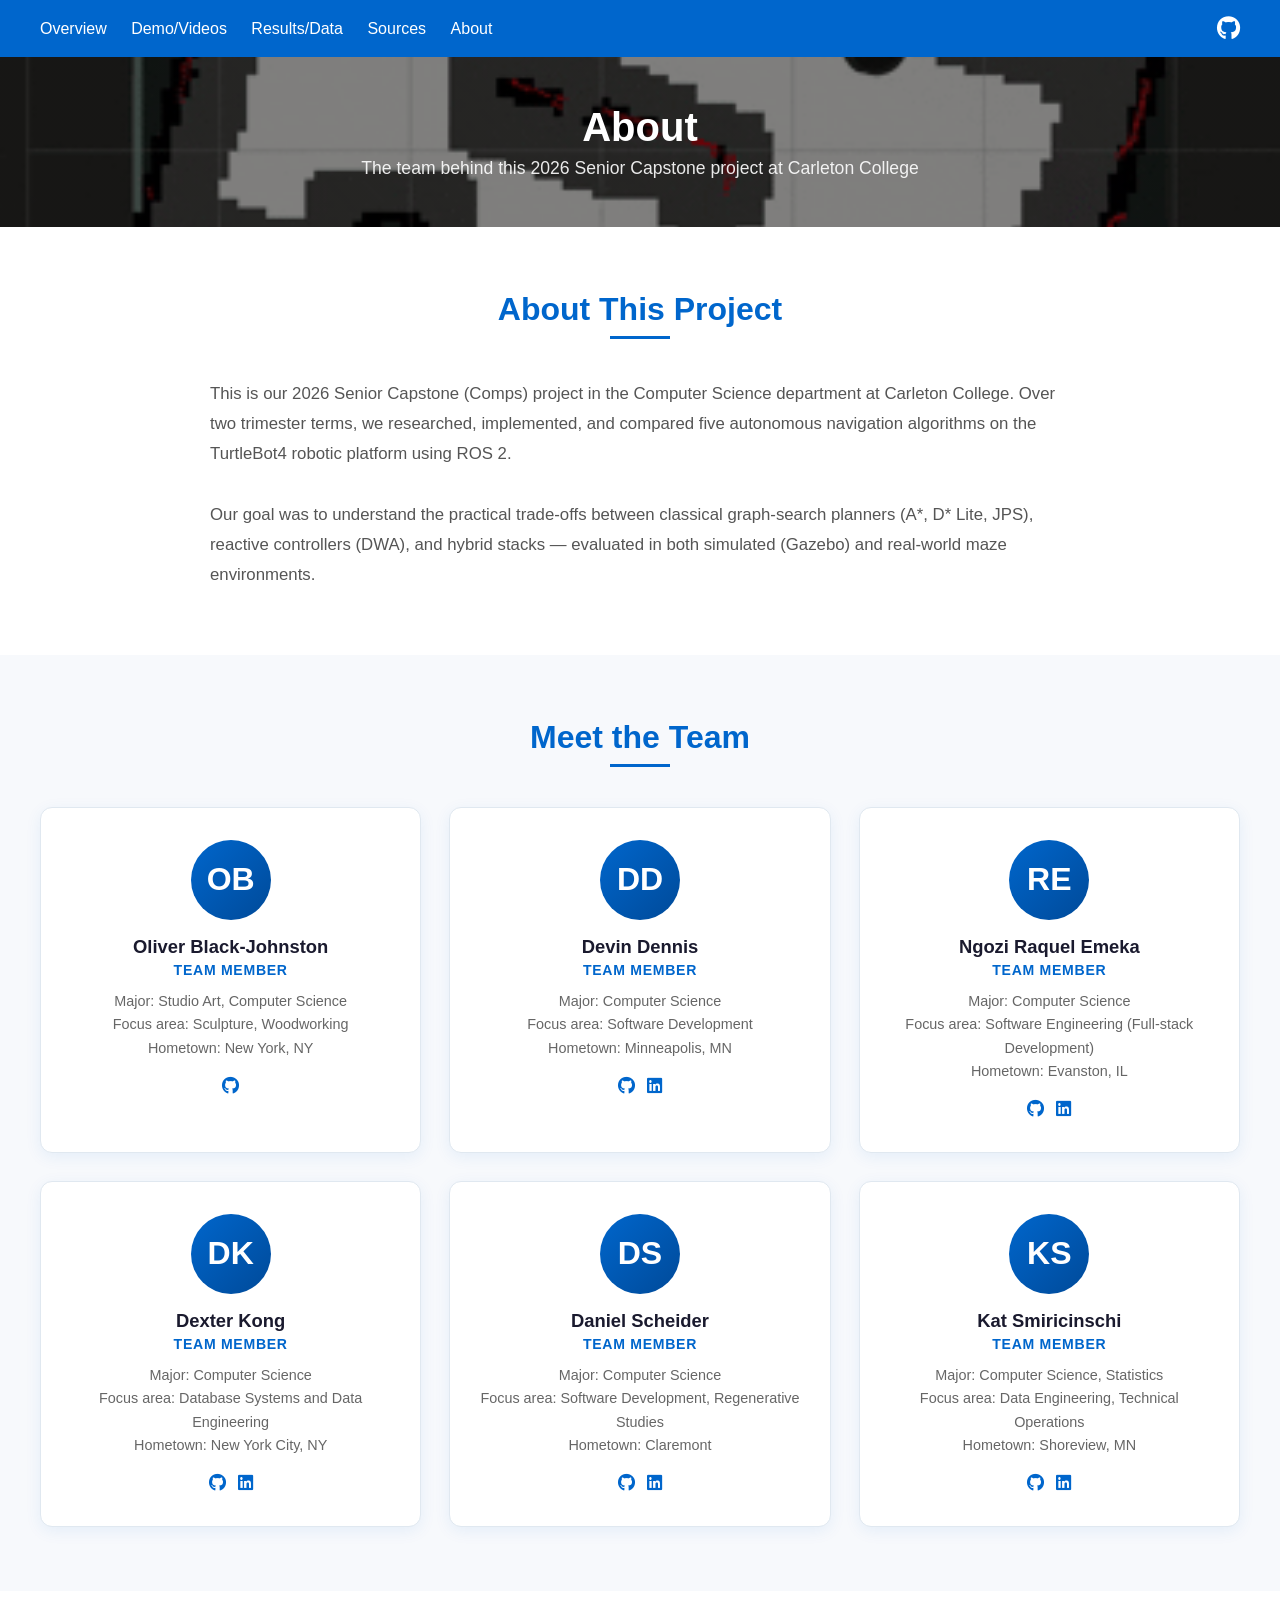
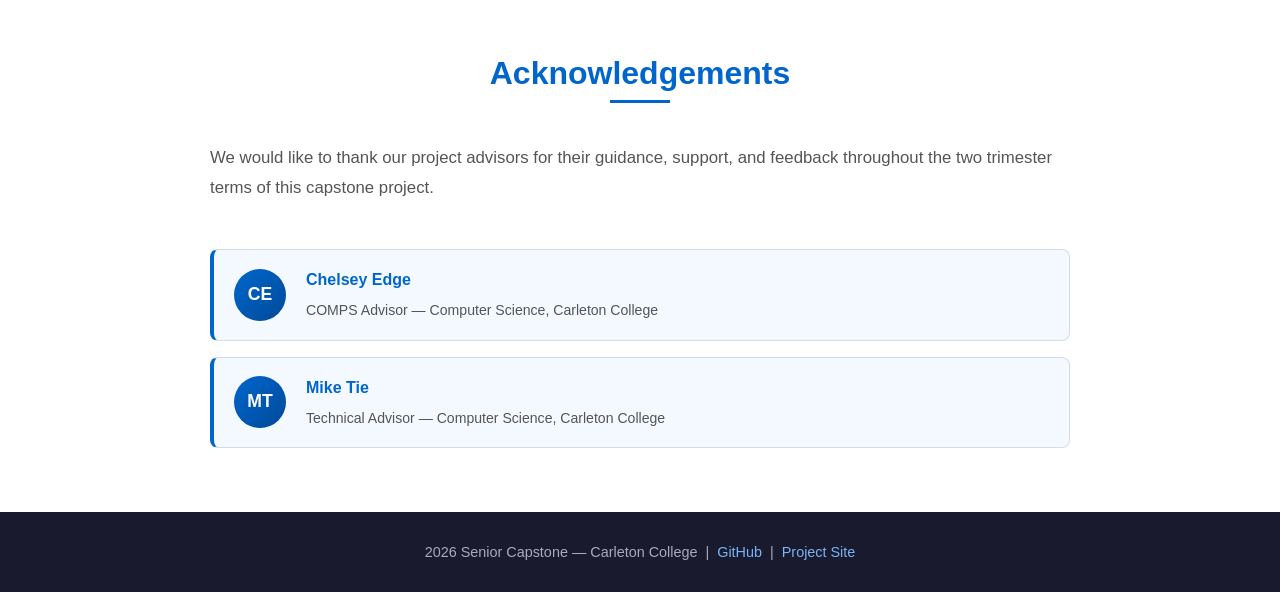
==== commit f1303cf9: "Update about.html" ====
--- a/about.html
+++ b/about.html
@@ -68,10 +68,10 @@
                         <p class="team-bio">
                             Major: Studio Art, Computer Science<br>
                             Focus area: Sculpture, Woodworking<br>
-                            Hometown: New York
-                        </p>
-                        <div class="team-links">
-                            <a href="#" title="GitHub" target="_blank"><i class="fab fa-github"></i></a>
+                            Hometown: New York, NY
+                        </p>
+                        <div class="team-links">
+                            <a href="https://github.com/OBJ2026" title="GitHub" target="_blank"><i class="fab fa-github"></i></a>
                         </div>
                     </div>
 
